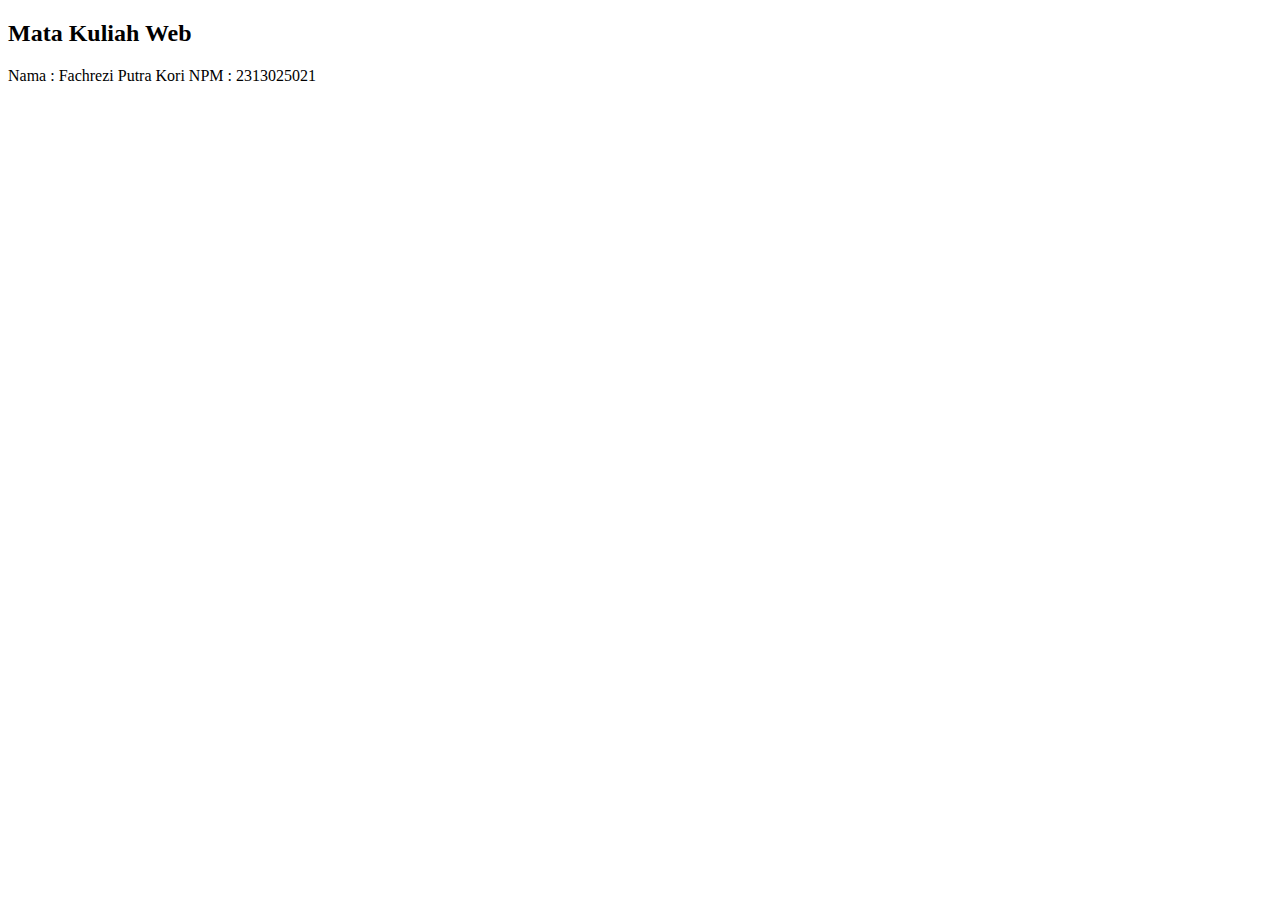
==== index.html @ eb875448 "Add files via upload" ====
<!DOCTYPE html>
<html>
    <head>
        <title> Biodata Fachrezi Putra Kori </title>
    </head>
    <body>
        <h2> Mata Kuliah Web </h2>
        Nama        : Fachrezi Putra Kori
        NPM         : 2313025021
    </body>
</html>
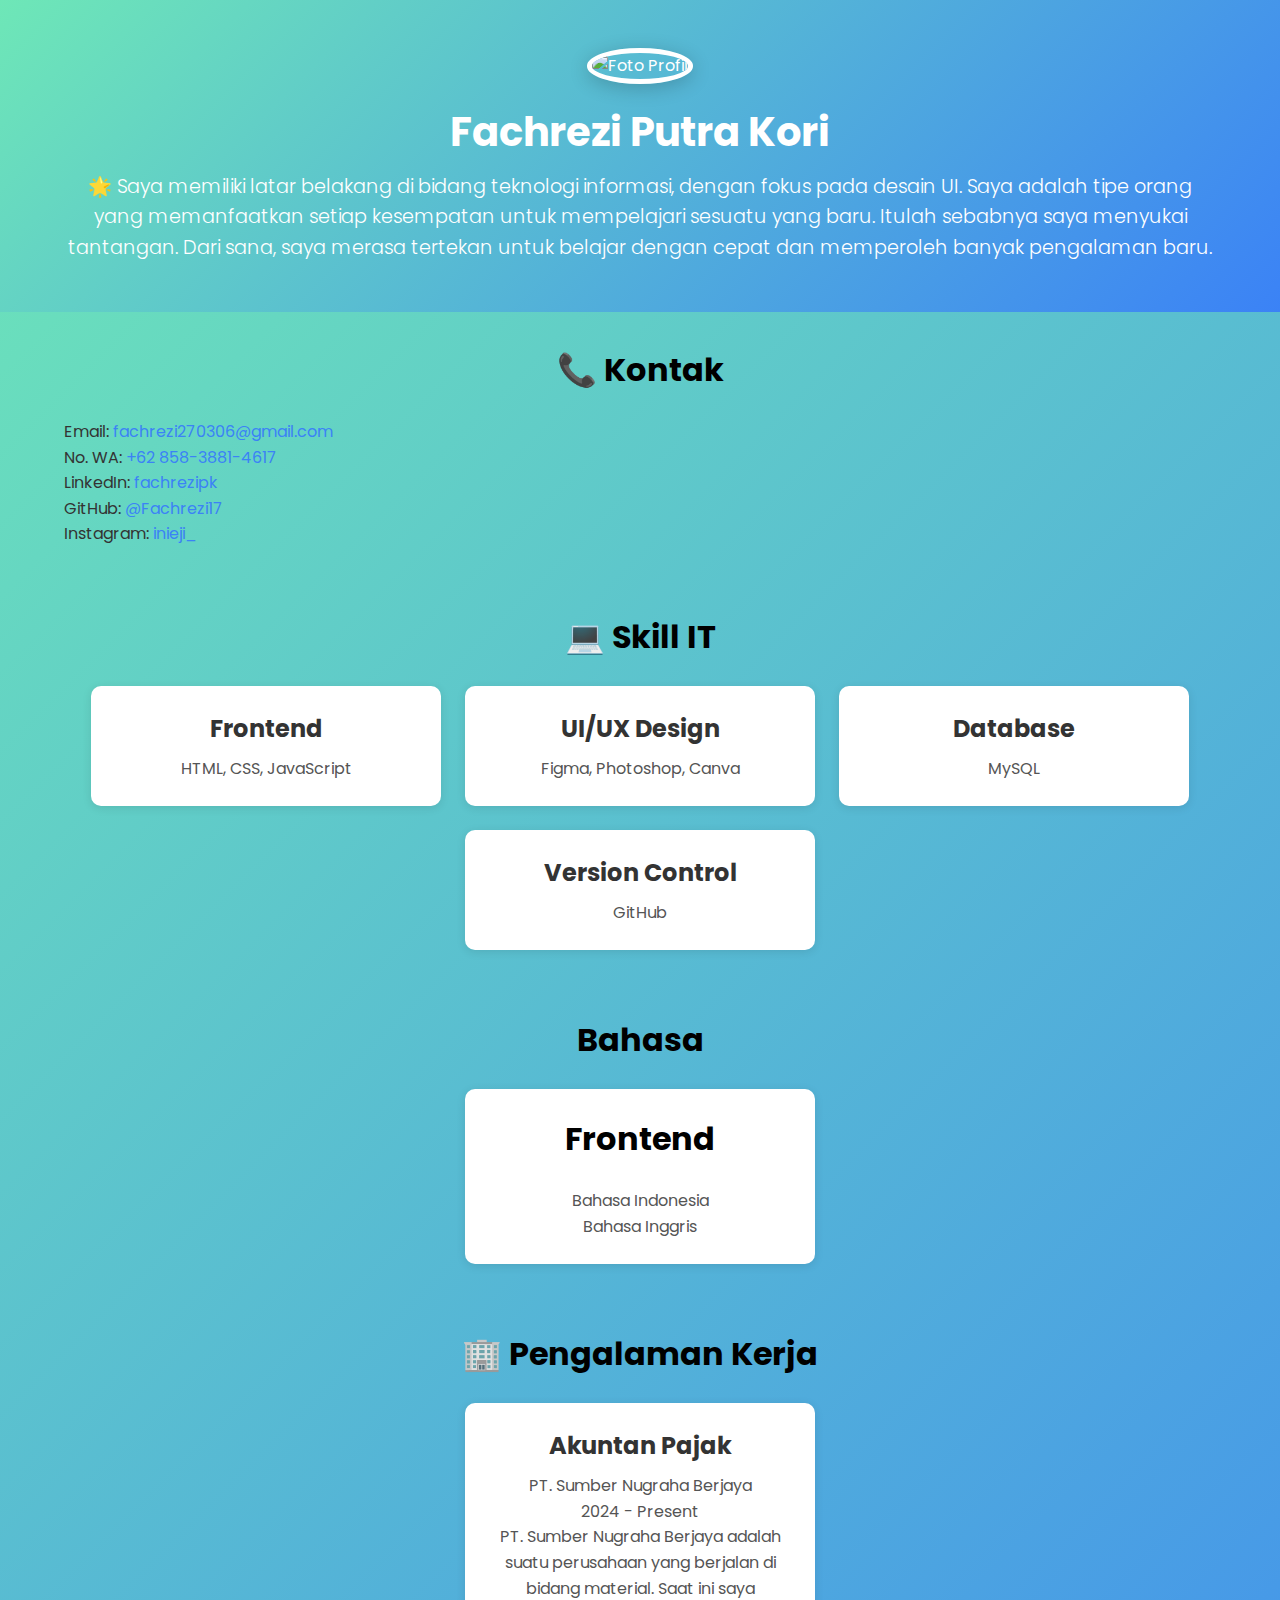
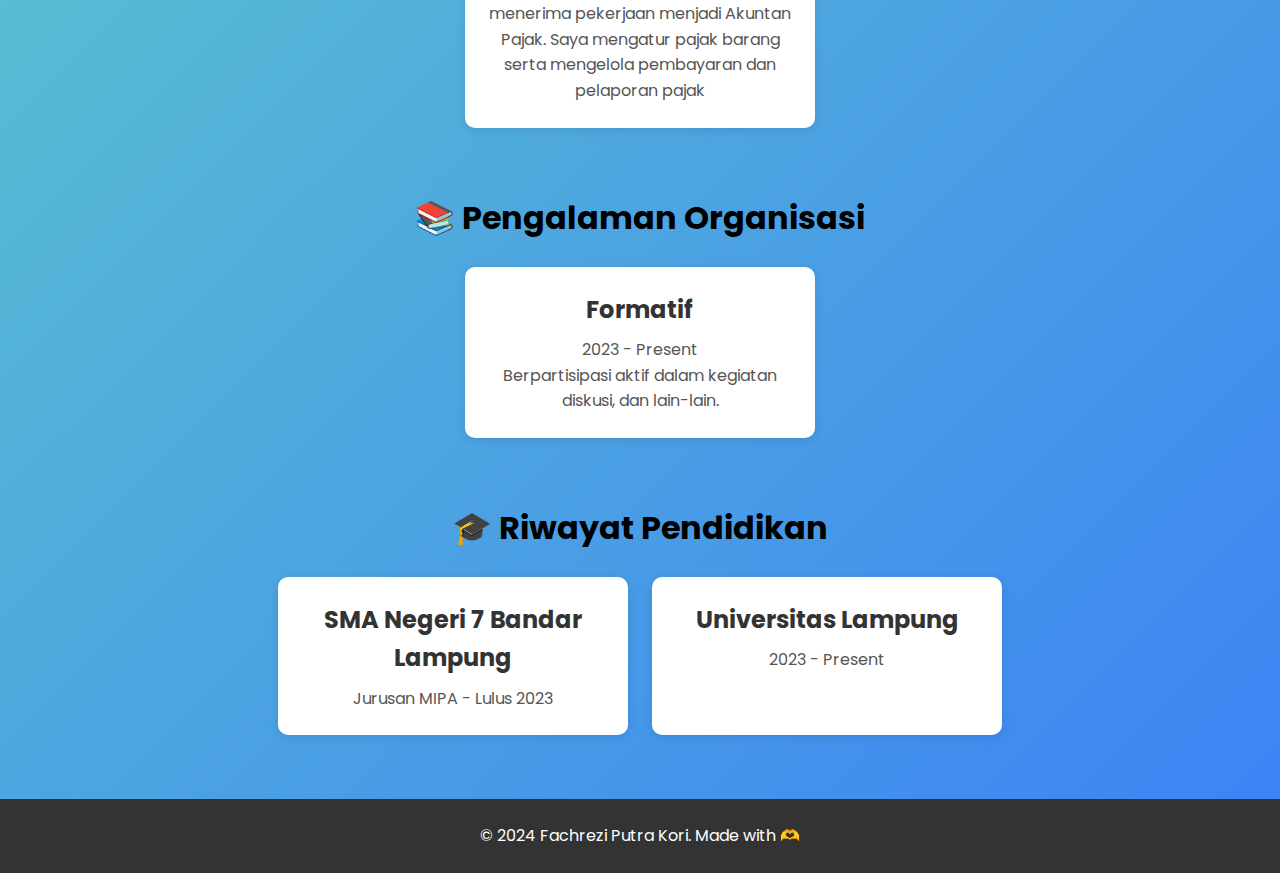
==== commit bd1ea3a0: "Add files via upload" ====
--- a/index.html
+++ b/index.html
@@ -1,11 +1,117 @@
 <!DOCTYPE html>
-<html>
-    <head>
-        <title> Biodata Fachrezi Putra Kori </title>
-    </head>
-    <body>
-        <h2> Mata Kuliah Web </h2>
-        Nama        : Fachrezi Putra Kori
-        NPM         : 2313025021
-    </body>
-</html>+<html lang="id">
+<head>
+    <meta charset="UTF-8">
+    <meta name="viewport" content="width=device-width, initial-scale=1.0">
+    <meta http-equiv="X-UA-Compatible" content="ie=edge">
+    <title>CV / Portfolio - Nama Anda</title>
+    <link href="https://fonts.googleapis.com/css2?family=Poppins:wght@300;500;700&display=swap" rel="stylesheet">
+    <link rel="stylesheet" href="style.css">
+</head>
+<body>
+    <header>
+        <div class="container">
+            <div class="profile">
+                <img src="DSC05713-removebg-preview-_1_-_1_.jpg" alt="Foto Profil" class="profile-img">
+                <h1>Fachrezi Putra Kori</h1>
+                <p>🌟 Saya memiliki latar belakang di bidang teknologi informasi, dengan fokus pada desain UI. Saya adalah tipe orang yang memanfaatkan setiap kesempatan untuk mempelajari sesuatu yang baru. Itulah sebabnya saya menyukai tantangan. Dari sana, saya merasa tertekan untuk belajar dengan cepat dan memperoleh banyak pengalaman baru.</p>
+            </div>
+        </div>
+    </header>
+
+    <section id="contact">
+        <div class="container">
+            <h2>📞 Kontak</h2>
+            <p>Email: <a href="fachrezi270306@gmail.com">fachrezi270306@gmail.com</a></p>
+            <p>No. WA: <a href="https://wa.me/6285838814617">+62 858-3881-4617</a></p>
+            <p>LinkedIn: <a href="https://linkedin.com/in/fachrezipk">fachrezipk</a></p>
+            <p>GitHub: <a href="https://github.com/Fachrezi17">@Fachrezi17</a></p>
+            <p>Instagram: <a href="https://www.instagram.com/inieji_/">inieji_</a></p>
+        </div>
+    </section>
+
+    <section id="skills">
+        <div class="container">
+            <h2>💻 Skill IT</h2>
+            <div class="cards">
+                <div class="card">
+                    <h3>Frontend</h3>
+                    <p>HTML, CSS, JavaScript</p>
+                </div>
+                <div class="card">
+                    <h3>UI/UX Design</h3>
+                    <p>Figma, Photoshop, Canva</p>
+                </div>
+                <div class="card">
+                    <h3>Database</h3>
+                    <p>MySQL</p>
+                </div>
+                <div class="card">
+                    <h3>Version Control</h3>
+                    <p>GitHub</p>
+                </div>
+            </div>
+        </div>
+    </section>
+
+    <section id="languages">
+        <div class="container">
+            <h2>Bahasa</h2>
+            <div class="cards">
+                <div class="card">
+                    <h2>Frontend</h2>
+                    <p>Bahasa Indonesia</p>
+                    <p>Bahasa Inggris</p>
+                </div>
+    </section>
+
+    <section id="experience">
+        <div class="container">
+            <h2>🏢 Pengalaman Kerja</h2>
+            <div class="cards">
+                <div class="card">
+                    <h3>Akuntan Pajak</h3>
+                    <p>PT. Sumber Nugraha Berjaya</p>
+                    <p>2024 - Present</p>
+                    <p>PT. Sumber Nugraha Berjaya adalah suatu perusahaan yang berjalan di bidang material. Saat ini saya menerima pekerjaan menjadi Akuntan Pajak. Saya mengatur pajak barang serta mengelola pembayaran dan pelaporan pajak</p>
+                </div>
+            </div>
+        </div>
+    </section>
+
+    <section id="organization">
+        <div class="container">
+            <h2>📚 Pengalaman Organisasi</h2>
+            <div class="cards">
+                <div class="card">
+                    <h3>Formatif</h3>
+                    <p>2023 - Present</p>
+                    <p>Berpartisipasi aktif dalam kegiatan diskusi, dan lain-lain.</p>
+                </div>
+            </div>
+        </div>
+    </section>
+
+    <section id="education">
+        <div class="container">
+            <h2>🎓 Riwayat Pendidikan</h2>
+            <div class="cards">
+                <div class="card">
+                    <h3>SMA Negeri 7 Bandar Lampung</h3>
+                    <p>Jurusan MIPA - Lulus 2023</p>
+                </div>
+                <div class="card">
+                    <h3>Universitas Lampung</h3>
+                    <p>2023 - Present</p>
+                </div>
+            </div>
+        </div>
+    </section>
+
+    <footer>
+        <div class="container">
+            <p>&copy; 2024 Fachrezi Putra Kori. Made with 🫶</p>
+        </div>
+    </footer>
+</body>
+</html>
--- a/style.css
+++ b/style.css
@@ -0,0 +1,122 @@
+* {
+    margin: 0;
+    padding: 0;
+    box-sizing: border-box;
+}
+
+body {
+    font-family: 'Poppins', sans-serif;
+    background: linear-gradient(135deg, #6EE7B7, #3B82F6); 
+    color: #333;
+    line-height: 1.6;
+}
+
+.container {
+    width: 90%;
+    max-width: 1200px;
+    margin: 0 auto;
+}
+
+header {
+    background: linear-gradient(135deg, #6EE7B7, #3B82F6);
+    color: white;
+    text-align: center;
+    padding: 3rem 0;
+    position: relative;
+    overflow: hidden;
+}
+
+header .profile {
+    position: relative;
+    z-index: 1;
+}
+
+header .profile-img {
+    width: 160px;
+    height: 160px;
+    border-radius: 50%;
+    border: 5px solid white;
+    object-fit: cover;
+    box-shadow: 0px 4px 20px rgba(0, 0, 0, 0.2);
+    transition: transform 0.3s ease-in-out;
+}
+
+header .profile-img:hover {
+    transform: scale(1.1);
+}
+
+header h1 {
+    font-size: 2.5rem;
+    margin: 1rem 0 0.5rem;
+}
+
+header p {
+    font-size: 1.2rem;
+    font-weight: 300;
+}
+
+section {
+    padding: 2rem 0;
+}
+
+section h2 {
+    font-size: 2rem;
+    color: #000000;
+    text-align: center;
+    margin-bottom: 1.5rem;
+    font-weight: 700;
+}
+
+.cards {
+    display: flex;
+    flex-wrap: wrap;
+    gap: 1.5rem;
+    justify-content: center;
+}
+
+.card {
+    background-color: white;
+    padding: 1.5rem;
+    border-radius: 10px;
+    box-shadow: 0 2px 10px rgba(0, 0, 0, 0.1);
+    width: 100%;
+    max-width: 350px;
+    text-align: center;
+    transition: transform 0.3s ease-in-out;
+}
+
+.card:hover {
+    transform: translateY(-10px);
+}
+
+.card h3 {
+    font-size: 1.5rem;
+    color: #333;
+    margin-bottom: 0.5rem;
+}
+
+.card p {
+    font-size: 1rem;
+    color: #555;
+}
+
+footer {
+    background-color: #333;
+    color: white;
+    text-align: center;
+    padding: 1.5rem 0;
+    margin-top: 2rem;
+}
+
+footer p {
+    margin: 0;
+}
+
+a {
+    color: #3B82F6;
+    text-decoration: none;
+}
+
+a:hover {
+    text-decoration: underline;
+}
